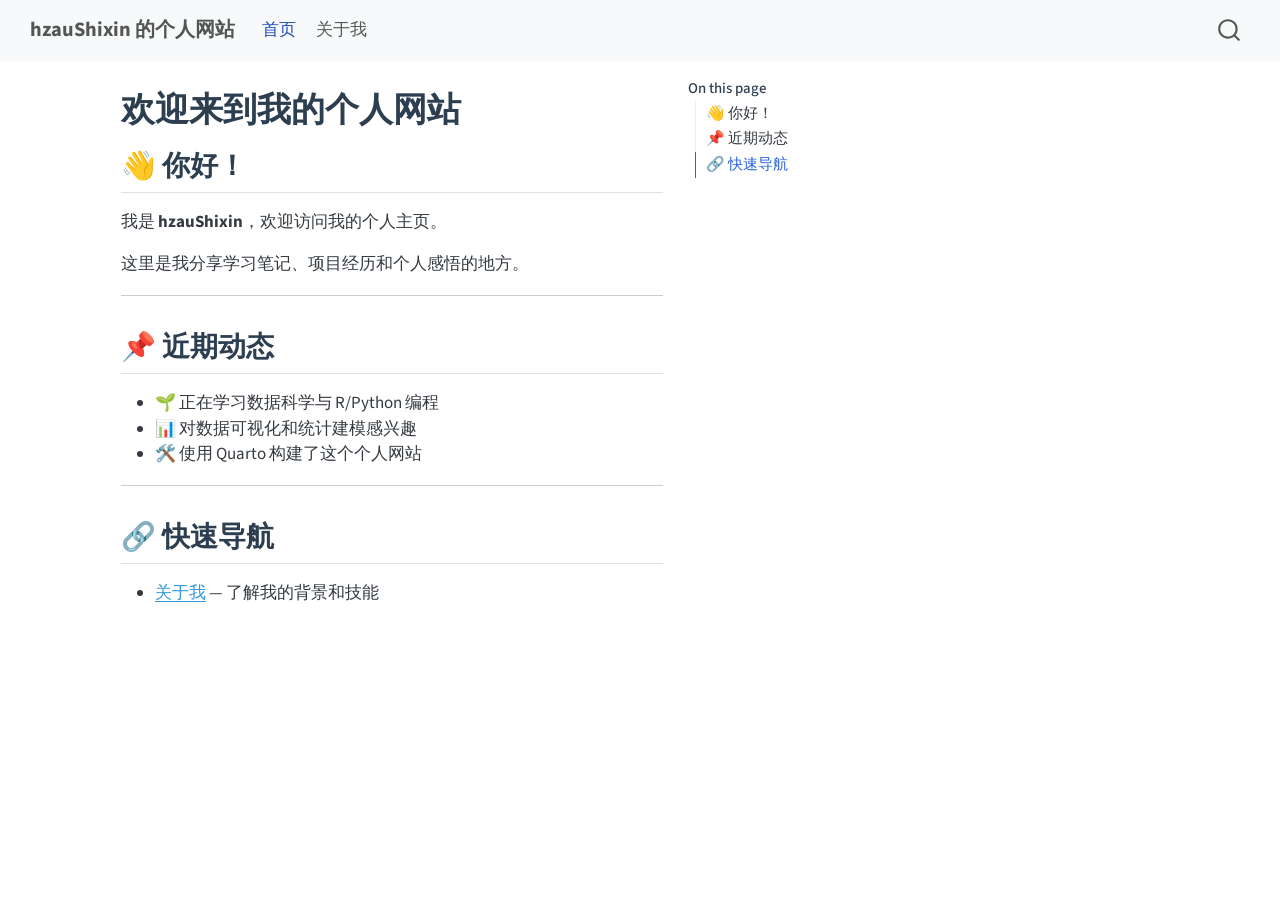
==== docs/index.html @ e9a5194d "Initial commit" ====
<!DOCTYPE html>
<html xmlns="http://www.w3.org/1999/xhtml" lang="en" xml:lang="en"><head>

<meta charset="utf-8">
<meta name="generator" content="quarto-1.8.27">

<meta name="viewport" content="width=device-width, initial-scale=1.0, user-scalable=yes">


<title>欢迎来到我的个人网站 – hzauShixin 的个人网站</title>
<style>
code{white-space: pre-wrap;}
span.smallcaps{font-variant: small-caps;}
div.columns{display: flex; gap: min(4vw, 1.5em);}
div.column{flex: auto; overflow-x: auto;}
div.hanging-indent{margin-left: 1.5em; text-indent: -1.5em;}
ul.task-list{list-style: none;}
ul.task-list li input[type="checkbox"] {
  width: 0.8em;
  margin: 0 0.8em 0.2em -1em; /* quarto-specific, see https://github.com/quarto-dev/quarto-cli/issues/4556 */ 
  vertical-align: middle;
}
</style>


<script src="site_libs/quarto-nav/quarto-nav.js"></script>
<script src="site_libs/quarto-nav/headroom.min.js"></script>
<script src="site_libs/clipboard/clipboard.min.js"></script>
<script src="site_libs/quarto-search/autocomplete.umd.js"></script>
<script src="site_libs/quarto-search/fuse.min.js"></script>
<script src="site_libs/quarto-search/quarto-search.js"></script>
<meta name="quarto:offset" content="./">
<script src="site_libs/quarto-html/quarto.js" type="module"></script>
<script src="site_libs/quarto-html/tabsets/tabsets.js" type="module"></script>
<script src="site_libs/quarto-html/axe/axe-check.js" type="module"></script>
<script src="site_libs/quarto-html/popper.min.js"></script>
<script src="site_libs/quarto-html/tippy.umd.min.js"></script>
<script src="site_libs/quarto-html/anchor.min.js"></script>
<link href="site_libs/quarto-html/tippy.css" rel="stylesheet">
<link href="site_libs/quarto-html/quarto-syntax-highlighting-ed96de9b727972fe78a7b5d16c58bf87.css" rel="stylesheet" id="quarto-text-highlighting-styles">
<script src="site_libs/bootstrap/bootstrap.min.js"></script>
<link href="site_libs/bootstrap/bootstrap-icons.css" rel="stylesheet">
<link href="site_libs/bootstrap/bootstrap-e31584831b205ffbb2d98406f31c2a5b.min.css" rel="stylesheet" append-hash="true" id="quarto-bootstrap" data-mode="light">
<script id="quarto-search-options" type="application/json">{
  "location": "navbar",
  "copy-button": false,
  "collapse-after": 3,
  "panel-placement": "end",
  "type": "overlay",
  "limit": 50,
  "keyboard-shortcut": [
    "f",
    "/",
    "s"
  ],
  "show-item-context": false,
  "language": {
    "search-no-results-text": "No results",
    "search-matching-documents-text": "matching documents",
    "search-copy-link-title": "Copy link to search",
    "search-hide-matches-text": "Hide additional matches",
    "search-more-match-text": "more match in this document",
    "search-more-matches-text": "more matches in this document",
    "search-clear-button-title": "Clear",
    "search-text-placeholder": "",
    "search-detached-cancel-button-title": "Cancel",
    "search-submit-button-title": "Submit",
    "search-label": "Search"
  }
}</script>


<link rel="stylesheet" href="styles.css">
</head>

<body class="nav-fixed quarto-light">

<div id="quarto-search-results"></div>
  <header id="quarto-header" class="headroom fixed-top">
    <nav class="navbar navbar-expand-lg " data-bs-theme="dark">
      <div class="navbar-container container-fluid">
      <div class="navbar-brand-container mx-auto">
    <a class="navbar-brand" href="./index.html">
    <span class="navbar-title">hzauShixin 的个人网站</span>
    </a>
  </div>
            <div id="quarto-search" class="" title="Search"></div>
          <button class="navbar-toggler" type="button" data-bs-toggle="collapse" data-bs-target="#navbarCollapse" aria-controls="navbarCollapse" role="menu" aria-expanded="false" aria-label="Toggle navigation" onclick="if (window.quartoToggleHeadroom) { window.quartoToggleHeadroom(); }">
  <span class="navbar-toggler-icon"></span>
</button>
          <div class="collapse navbar-collapse" id="navbarCollapse">
            <ul class="navbar-nav navbar-nav-scroll me-auto">
  <li class="nav-item">
    <a class="nav-link active" href="./index.html" aria-current="page"> 
<span class="menu-text">首页</span></a>
  </li>  
  <li class="nav-item">
    <a class="nav-link" href="./about.html"> 
<span class="menu-text">关于我</span></a>
  </li>  
</ul>
          </div> <!-- /navcollapse -->
            <div class="quarto-navbar-tools">
</div>
      </div> <!-- /container-fluid -->
    </nav>
</header>
<!-- content -->
<div id="quarto-content" class="quarto-container page-columns page-rows-contents page-layout-article page-navbar">
<!-- sidebar -->
<!-- margin-sidebar -->
    <div id="quarto-margin-sidebar" class="sidebar margin-sidebar">
        <nav id="TOC" role="doc-toc" class="toc-active">
    <h2 id="toc-title">On this page</h2>
   
  <ul>
  <li><a href="#你好" id="toc-你好" class="nav-link active" data-scroll-target="#你好">👋 你好！</a></li>
  <li><a href="#近期动态" id="toc-近期动态" class="nav-link" data-scroll-target="#近期动态">📌 近期动态</a></li>
  <li><a href="#快速导航" id="toc-快速导航" class="nav-link" data-scroll-target="#快速导航">🔗 快速导航</a></li>
  </ul>
</nav>
    </div>
<!-- main -->
<main class="content" id="quarto-document-content">

<header id="title-block-header" class="quarto-title-block default">
<div class="quarto-title">
<h1 class="title">欢迎来到我的个人网站</h1>
</div>



<div class="quarto-title-meta">

    
  
    
  </div>
  


</header>


<section id="你好" class="level2">
<h2 class="anchored" data-anchor-id="你好">👋 你好！</h2>
<p>我是 <strong>hzauShixin</strong>，欢迎访问我的个人主页。</p>
<p>这里是我分享学习笔记、项目经历和个人感悟的地方。</p>
<hr>
</section>
<section id="近期动态" class="level2">
<h2 class="anchored" data-anchor-id="近期动态">📌 近期动态</h2>
<ul>
<li>🌱 正在学习数据科学与 R/Python 编程</li>
<li>📊 对数据可视化和统计建模感兴趣</li>
<li>🛠️ 使用 Quarto 构建了这个个人网站</li>
</ul>
<hr>
</section>
<section id="快速导航" class="level2">
<h2 class="anchored" data-anchor-id="快速导航">🔗 快速导航</h2>
<ul>
<li><a href="./about.html">关于我</a> — 了解我的背景和技能</li>
</ul>


</section>

</main> <!-- /main -->
<script id="quarto-html-after-body" type="application/javascript">
  window.document.addEventListener("DOMContentLoaded", function (event) {
    const icon = "";
    const anchorJS = new window.AnchorJS();
    anchorJS.options = {
      placement: 'right',
      icon: icon
    };
    anchorJS.add('.anchored');
    const isCodeAnnotation = (el) => {
      for (const clz of el.classList) {
        if (clz.startsWith('code-annotation-')) {                     
          return true;
        }
      }
      return false;
    }
    const onCopySuccess = function(e) {
      // button target
      const button = e.trigger;
      // don't keep focus
      button.blur();
      // flash "checked"
      button.classList.add('code-copy-button-checked');
      var currentTitle = button.getAttribute("title");
      button.setAttribute("title", "Copied!");
      let tooltip;
      if (window.bootstrap) {
        button.setAttribute("data-bs-toggle", "tooltip");
        button.setAttribute("data-bs-placement", "left");
        button.setAttribute("data-bs-title", "Copied!");
        tooltip = new bootstrap.Tooltip(button, 
          { trigger: "manual", 
            customClass: "code-copy-button-tooltip",
            offset: [0, -8]});
        tooltip.show();    
      }
      setTimeout(function() {
        if (tooltip) {
          tooltip.hide();
          button.removeAttribute("data-bs-title");
          button.removeAttribute("data-bs-toggle");
          button.removeAttribute("data-bs-placement");
        }
        button.setAttribute("title", currentTitle);
        button.classList.remove('code-copy-button-checked');
      }, 1000);
      // clear code selection
      e.clearSelection();
    }
    const getTextToCopy = function(trigger) {
      const outerScaffold = trigger.parentElement.cloneNode(true);
      const codeEl = outerScaffold.querySelector('code');
      for (const childEl of codeEl.children) {
        if (isCodeAnnotation(childEl)) {
          childEl.remove();
        }
      }
      return codeEl.innerText;
    }
    const clipboard = new window.ClipboardJS('.code-copy-button:not([data-in-quarto-modal])', {
      text: getTextToCopy
    });
    clipboard.on('success', onCopySuccess);
    if (window.document.getElementById('quarto-embedded-source-code-modal')) {
      const clipboardModal = new window.ClipboardJS('.code-copy-button[data-in-quarto-modal]', {
        text: getTextToCopy,
        container: window.document.getElementById('quarto-embedded-source-code-modal')
      });
      clipboardModal.on('success', onCopySuccess);
    }
      var localhostRegex = new RegExp(/^(?:http|https):\/\/localhost\:?[0-9]*\//);
      var mailtoRegex = new RegExp(/^mailto:/);
        var filterRegex = new RegExp('/' + window.location.host + '/');
      var isInternal = (href) => {
          return filterRegex.test(href) || localhostRegex.test(href) || mailtoRegex.test(href);
      }
      // Inspect non-navigation links and adorn them if external
     var links = window.document.querySelectorAll('a[href]:not(.nav-link):not(.navbar-brand):not(.toc-action):not(.sidebar-link):not(.sidebar-item-toggle):not(.pagination-link):not(.no-external):not([aria-hidden]):not(.dropdown-item):not(.quarto-navigation-tool):not(.about-link)');
      for (var i=0; i<links.length; i++) {
        const link = links[i];
        if (!isInternal(link.href)) {
          // undo the damage that might have been done by quarto-nav.js in the case of
          // links that we want to consider external
          if (link.dataset.originalHref !== undefined) {
            link.href = link.dataset.originalHref;
          }
        }
      }
    function tippyHover(el, contentFn, onTriggerFn, onUntriggerFn) {
      const config = {
        allowHTML: true,
        maxWidth: 500,
        delay: 100,
        arrow: false,
        appendTo: function(el) {
            return el.parentElement;
        },
        interactive: true,
        interactiveBorder: 10,
        theme: 'quarto',
        placement: 'bottom-start',
      };
      if (contentFn) {
        config.content = contentFn;
      }
      if (onTriggerFn) {
        config.onTrigger = onTriggerFn;
      }
      if (onUntriggerFn) {
        config.onUntrigger = onUntriggerFn;
      }
      window.tippy(el, config); 
    }
    const noterefs = window.document.querySelectorAll('a[role="doc-noteref"]');
    for (var i=0; i<noterefs.length; i++) {
      const ref = noterefs[i];
      tippyHover(ref, function() {
        // use id or data attribute instead here
        let href = ref.getAttribute('data-footnote-href') || ref.getAttribute('href');
        try { href = new URL(href).hash; } catch {}
        const id = href.replace(/^#\/?/, "");
        const note = window.document.getElementById(id);
        if (note) {
          return note.innerHTML;
        } else {
          return "";
        }
      });
    }
    const xrefs = window.document.querySelectorAll('a.quarto-xref');
    const processXRef = (id, note) => {
      // Strip column container classes
      const stripColumnClz = (el) => {
        el.classList.remove("page-full", "page-columns");
        if (el.children) {
          for (const child of el.children) {
            stripColumnClz(child);
          }
        }
      }
      stripColumnClz(note)
      if (id === null || id.startsWith('sec-')) {
        // Special case sections, only their first couple elements
        const container = document.createElement("div");
        if (note.children && note.children.length > 2) {
          container.appendChild(note.children[0].cloneNode(true));
          for (let i = 1; i < note.children.length; i++) {
            const child = note.children[i];
            if (child.tagName === "P" && child.innerText === "") {
              continue;
            } else {
              container.appendChild(child.cloneNode(true));
              break;
            }
          }
          if (window.Quarto?.typesetMath) {
            window.Quarto.typesetMath(container);
          }
          return container.innerHTML
        } else {
          if (window.Quarto?.typesetMath) {
            window.Quarto.typesetMath(note);
          }
          return note.innerHTML;
        }
      } else {
        // Remove any anchor links if they are present
        const anchorLink = note.querySelector('a.anchorjs-link');
        if (anchorLink) {
          anchorLink.remove();
        }
        if (window.Quarto?.typesetMath) {
          window.Quarto.typesetMath(note);
        }
        if (note.classList.contains("callout")) {
          return note.outerHTML;
        } else {
          return note.innerHTML;
        }
      }
    }
    for (var i=0; i<xrefs.length; i++) {
      const xref = xrefs[i];
      tippyHover(xref, undefined, function(instance) {
        instance.disable();
        let url = xref.getAttribute('href');
        let hash = undefined; 
        if (url.startsWith('#')) {
          hash = url;
        } else {
          try { hash = new URL(url).hash; } catch {}
        }
        if (hash) {
          const id = hash.replace(/^#\/?/, "");
          const note = window.document.getElementById(id);
          if (note !== null) {
            try {
              const html = processXRef(id, note.cloneNode(true));
              instance.setContent(html);
            } finally {
              instance.enable();
              instance.show();
            }
          } else {
            // See if we can fetch this
            fetch(url.split('#')[0])
            .then(res => res.text())
            .then(html => {
              const parser = new DOMParser();
              const htmlDoc = parser.parseFromString(html, "text/html");
              const note = htmlDoc.getElementById(id);
              if (note !== null) {
                const html = processXRef(id, note);
                instance.setContent(html);
              } 
            }).finally(() => {
              instance.enable();
              instance.show();
            });
          }
        } else {
          // See if we can fetch a full url (with no hash to target)
          // This is a special case and we should probably do some content thinning / targeting
          fetch(url)
          .then(res => res.text())
          .then(html => {
            const parser = new DOMParser();
            const htmlDoc = parser.parseFromString(html, "text/html");
            const note = htmlDoc.querySelector('main.content');
            if (note !== null) {
              // This should only happen for chapter cross references
              // (since there is no id in the URL)
              // remove the first header
              if (note.children.length > 0 && note.children[0].tagName === "HEADER") {
                note.children[0].remove();
              }
              const html = processXRef(null, note);
              instance.setContent(html);
            } 
          }).finally(() => {
            instance.enable();
            instance.show();
          });
        }
      }, function(instance) {
      });
    }
        let selectedAnnoteEl;
        const selectorForAnnotation = ( cell, annotation) => {
          let cellAttr = 'data-code-cell="' + cell + '"';
          let lineAttr = 'data-code-annotation="' +  annotation + '"';
          const selector = 'span[' + cellAttr + '][' + lineAttr + ']';
          return selector;
        }
        const selectCodeLines = (annoteEl) => {
          const doc = window.document;
          const targetCell = annoteEl.getAttribute("data-target-cell");
          const targetAnnotation = annoteEl.getAttribute("data-target-annotation");
          const annoteSpan = window.document.querySelector(selectorForAnnotation(targetCell, targetAnnotation));
          const lines = annoteSpan.getAttribute("data-code-lines").split(",");
          const lineIds = lines.map((line) => {
            return targetCell + "-" + line;
          })
          let top = null;
          let height = null;
          let parent = null;
          if (lineIds.length > 0) {
              //compute the position of the single el (top and bottom and make a div)
              const el = window.document.getElementById(lineIds[0]);
              top = el.offsetTop;
              height = el.offsetHeight;
              parent = el.parentElement.parentElement;
            if (lineIds.length > 1) {
              const lastEl = window.document.getElementById(lineIds[lineIds.length - 1]);
              const bottom = lastEl.offsetTop + lastEl.offsetHeight;
              height = bottom - top;
            }
            if (top !== null && height !== null && parent !== null) {
              // cook up a div (if necessary) and position it 
              let div = window.document.getElementById("code-annotation-line-highlight");
              if (div === null) {
                div = window.document.createElement("div");
                div.setAttribute("id", "code-annotation-line-highlight");
                div.style.position = 'absolute';
                parent.appendChild(div);
              }
              div.style.top = top - 2 + "px";
              div.style.height = height + 4 + "px";
              div.style.left = 0;
              let gutterDiv = window.document.getElementById("code-annotation-line-highlight-gutter");
              if (gutterDiv === null) {
                gutterDiv = window.document.createElement("div");
                gutterDiv.setAttribute("id", "code-annotation-line-highlight-gutter");
                gutterDiv.style.position = 'absolute';
                const codeCell = window.document.getElementById(targetCell);
                const gutter = codeCell.querySelector('.code-annotation-gutter');
                gutter.appendChild(gutterDiv);
              }
              gutterDiv.style.top = top - 2 + "px";
              gutterDiv.style.height = height + 4 + "px";
            }
            selectedAnnoteEl = annoteEl;
          }
        };
        const unselectCodeLines = () => {
          const elementsIds = ["code-annotation-line-highlight", "code-annotation-line-highlight-gutter"];
          elementsIds.forEach((elId) => {
            const div = window.document.getElementById(elId);
            if (div) {
              div.remove();
            }
          });
          selectedAnnoteEl = undefined;
        };
          // Handle positioning of the toggle
      window.addEventListener(
        "resize",
        throttle(() => {
          elRect = undefined;
          if (selectedAnnoteEl) {
            selectCodeLines(selectedAnnoteEl);
          }
        }, 10)
      );
      function throttle(fn, ms) {
      let throttle = false;
      let timer;
        return (...args) => {
          if(!throttle) { // first call gets through
              fn.apply(this, args);
              throttle = true;
          } else { // all the others get throttled
              if(timer) clearTimeout(timer); // cancel #2
              timer = setTimeout(() => {
                fn.apply(this, args);
                timer = throttle = false;
              }, ms);
          }
        };
      }
        // Attach click handler to the DT
        const annoteDls = window.document.querySelectorAll('dt[data-target-cell]');
        for (const annoteDlNode of annoteDls) {
          annoteDlNode.addEventListener('click', (event) => {
            const clickedEl = event.target;
            if (clickedEl !== selectedAnnoteEl) {
              unselectCodeLines();
              const activeEl = window.document.querySelector('dt[data-target-cell].code-annotation-active');
              if (activeEl) {
                activeEl.classList.remove('code-annotation-active');
              }
              selectCodeLines(clickedEl);
              clickedEl.classList.add('code-annotation-active');
            } else {
              // Unselect the line
              unselectCodeLines();
              clickedEl.classList.remove('code-annotation-active');
            }
          });
        }
    const findCites = (el) => {
      const parentEl = el.parentElement;
      if (parentEl) {
        const cites = parentEl.dataset.cites;
        if (cites) {
          return {
            el,
            cites: cites.split(' ')
          };
        } else {
          return findCites(el.parentElement)
        }
      } else {
        return undefined;
      }
    };
    var bibliorefs = window.document.querySelectorAll('a[role="doc-biblioref"]');
    for (var i=0; i<bibliorefs.length; i++) {
      const ref = bibliorefs[i];
      const citeInfo = findCites(ref);
      if (citeInfo) {
        tippyHover(citeInfo.el, function() {
          var popup = window.document.createElement('div');
          citeInfo.cites.forEach(function(cite) {
            var citeDiv = window.document.createElement('div');
            citeDiv.classList.add('hanging-indent');
            citeDiv.classList.add('csl-entry');
            var biblioDiv = window.document.getElementById('ref-' + cite);
            if (biblioDiv) {
              citeDiv.innerHTML = biblioDiv.innerHTML;
            }
            popup.appendChild(citeDiv);
          });
          return popup.innerHTML;
        });
      }
    }
  });
  </script>
</div> <!-- /content -->




</body></html>
---- docs/site_libs/quarto-html/tippy.css ----
.tippy-box[data-animation=fade][data-state=hidden]{opacity:0}[data-tippy-root]{max-width:calc(100vw - 10px)}.tippy-box{position:relative;background-color:#333;color:#fff;border-radius:4px;font-size:14px;line-height:1.4;white-space:normal;outline:0;transition-property:transform,visibility,opacity}.tippy-box[data-placement^=top]>.tippy-arrow{bottom:0}.tippy-box[data-placement^=top]>.tippy-arrow:before{bottom:-7px;left:0;border-width:8px 8px 0;border-top-color:initial;transform-origin:center top}.tippy-box[data-placement^=bottom]>.tippy-arrow{top:0}.tippy-box[data-placement^=bottom]>.tippy-arrow:before{top:-7px;left:0;border-width:0 8px 8px;border-bottom-color:initial;transform-origin:center bottom}.tippy-box[data-placement^=left]>.tippy-arrow{right:0}.tippy-box[data-placement^=left]>.tippy-arrow:before{border-width:8px 0 8px 8px;border-left-color:initial;right:-7px;transform-origin:center left}.tippy-box[data-placement^=right]>.tippy-arrow{left:0}.tippy-box[data-placement^=right]>.tippy-arrow:before{left:-7px;border-width:8px 8px 8px 0;border-right-color:initial;transform-origin:center right}.tippy-box[data-inertia][data-state=visible]{transition-timing-function:cubic-bezier(.54,1.5,.38,1.11)}.tippy-arrow{width:16px;height:16px;color:#333}.tippy-arrow:before{content:"";position:absolute;border-color:transparent;border-style:solid}.tippy-content{position:relative;padding:5px 9px;z-index:1}
---- docs/site_libs/quarto-html/quarto-syntax-highlighting-ed96de9b727972fe78a7b5d16c58bf87.css ----
/* quarto syntax highlight colors */
:root {
  --quarto-hl-ot-color: #003B4F;
  --quarto-hl-at-color: #657422;
  --quarto-hl-ss-color: #20794D;
  --quarto-hl-an-color: #5E5E5E;
  --quarto-hl-fu-color: #4758AB;
  --quarto-hl-st-color: #20794D;
  --quarto-hl-cf-color: #003B4F;
  --quarto-hl-op-color: #5E5E5E;
  --quarto-hl-er-color: #AD0000;
  --quarto-hl-bn-color: #AD0000;
  --quarto-hl-al-color: #AD0000;
  --quarto-hl-va-color: #111111;
  --quarto-hl-bu-color: inherit;
  --quarto-hl-ex-color: inherit;
  --quarto-hl-pp-color: #AD0000;
  --quarto-hl-in-color: #5E5E5E;
  --quarto-hl-vs-color: #20794D;
  --quarto-hl-wa-color: #5E5E5E;
  --quarto-hl-do-color: #5E5E5E;
  --quarto-hl-im-color: #00769E;
  --quarto-hl-ch-color: #20794D;
  --quarto-hl-dt-color: #AD0000;
  --quarto-hl-fl-color: #AD0000;
  --quarto-hl-co-color: #5E5E5E;
  --quarto-hl-cv-color: #5E5E5E;
  --quarto-hl-cn-color: #8f5902;
  --quarto-hl-sc-color: #5E5E5E;
  --quarto-hl-dv-color: #AD0000;
  --quarto-hl-kw-color: #003B4F;
}

/* other quarto variables */
:root {
  --quarto-font-monospace: SFMono-Regular, Menlo, Monaco, Consolas, "Liberation Mono", "Courier New", monospace;
}

/* syntax highlight based on Pandoc's rules */
pre > code.sourceCode > span {
  color: #003B4F;
}

code.sourceCode > span {
  color: #003B4F;
}

div.sourceCode,
div.sourceCode pre.sourceCode {
  color: #003B4F;
}

/* Normal */
code span {
  color: #003B4F;
}

/* Alert */
code span.al {
  color: #AD0000;
  font-style: inherit;
}

/* Annotation */
code span.an {
  color: #5E5E5E;
  font-style: inherit;
}

/* Attribute */
code span.at {
  color: #657422;
  font-style: inherit;
}

/* BaseN */
code span.bn {
  color: #AD0000;
  font-style: inherit;
}

/* BuiltIn */
code span.bu {
  font-style: inherit;
}

/* ControlFlow */
code span.cf {
  color: #003B4F;
  font-weight: bold;
  font-style: inherit;
}

/* Char */
code span.ch {
  color: #20794D;
  font-style: inherit;
}

/* Constant */
code span.cn {
  color: #8f5902;
  font-style: inherit;
}

/* Comment */
code span.co {
  color: #5E5E5E;
  font-style: inherit;
}

/* CommentVar */
code span.cv {
  color: #5E5E5E;
  font-style: italic;
}

/* Documentation */
code span.do {
  color: #5E5E5E;
  font-style: italic;
}

/* DataType */
code span.dt {
  color: #AD0000;
  font-style: inherit;
}

/* DecVal */
code span.dv {
  color: #AD0000;
  font-style: inherit;
}

/* Error */
code span.er {
  color: #AD0000;
  font-style: inherit;
}

/* Extension */
code span.ex {
  font-style: inherit;
}

/* Float */
code span.fl {
  color: #AD0000;
  font-style: inherit;
}

/* Function */
code span.fu {
  color: #4758AB;
  font-style: inherit;
}

/* Import */
code span.im {
  color: #00769E;
  font-style: inherit;
}

/* Information */
code span.in {
  color: #5E5E5E;
  font-style: inherit;
}

/* Keyword */
code span.kw {
  color: #003B4F;
  font-weight: bold;
  font-style: inherit;
}

/* Operator */
code span.op {
  color: #5E5E5E;
  font-style: inherit;
}

/* Other */
code span.ot {
  color: #003B4F;
  font-style: inherit;
}

/* Preprocessor */
code span.pp {
  color: #AD0000;
  font-style: inherit;
}

/* SpecialChar */
code span.sc {
  color: #5E5E5E;
  font-style: inherit;
}

/* SpecialString */
code span.ss {
  color: #20794D;
  font-style: inherit;
}

/* String */
code span.st {
  color: #20794D;
  font-style: inherit;
}

/* Variable */
code span.va {
  color: #111111;
  font-style: inherit;
}

/* VerbatimString */
code span.vs {
  color: #20794D;
  font-style: inherit;
}

/* Warning */
code span.wa {
  color: #5E5E5E;
  font-style: italic;
}

.prevent-inlining {
  content: "</";
}

/*# sourceMappingURL=0920dd6d7437995b8cdf7429764427b1.css.map */
---- docs/styles.css ----
/* 自定义样式 */

/* 导航栏字体 */
.navbar-brand {
  font-weight: bold;
  font-size: 1.2rem;
}

/* 正文最大宽度 */
body {
  max-width: 900px;
}

/* 标题颜色 */
h1, h2, h3 {
  color: #2c3e50;
}

/* 链接颜色 */
a {
  color: #3498db;
}

a:hover {
  color: #1a6ea8;
}
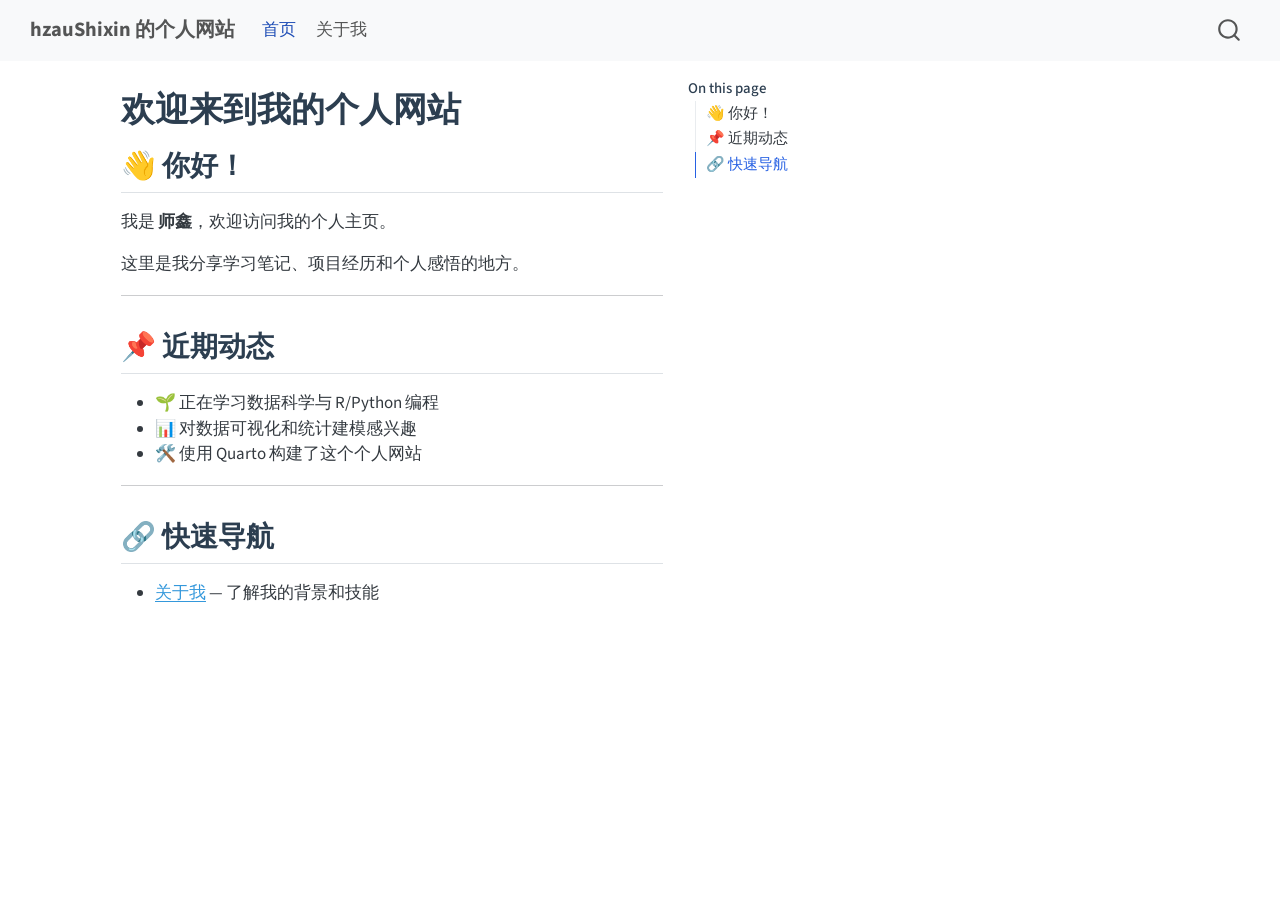
==== commit 61a485ce: "Update website content" ====
--- a/docs/index.html
+++ b/docs/index.html
@@ -144,7 +144,7 @@
 
 <section id="你好" class="level2">
 <h2 class="anchored" data-anchor-id="你好">👋 你好！</h2>
-<p>我是 <strong>hzauShixin</strong>，欢迎访问我的个人主页。</p>
+<p>我是 <strong>师鑫</strong>，欢迎访问我的个人主页。</p>
 <p>这里是我分享学习笔记、项目经历和个人感悟的地方。</p>
 <hr>
 </section>
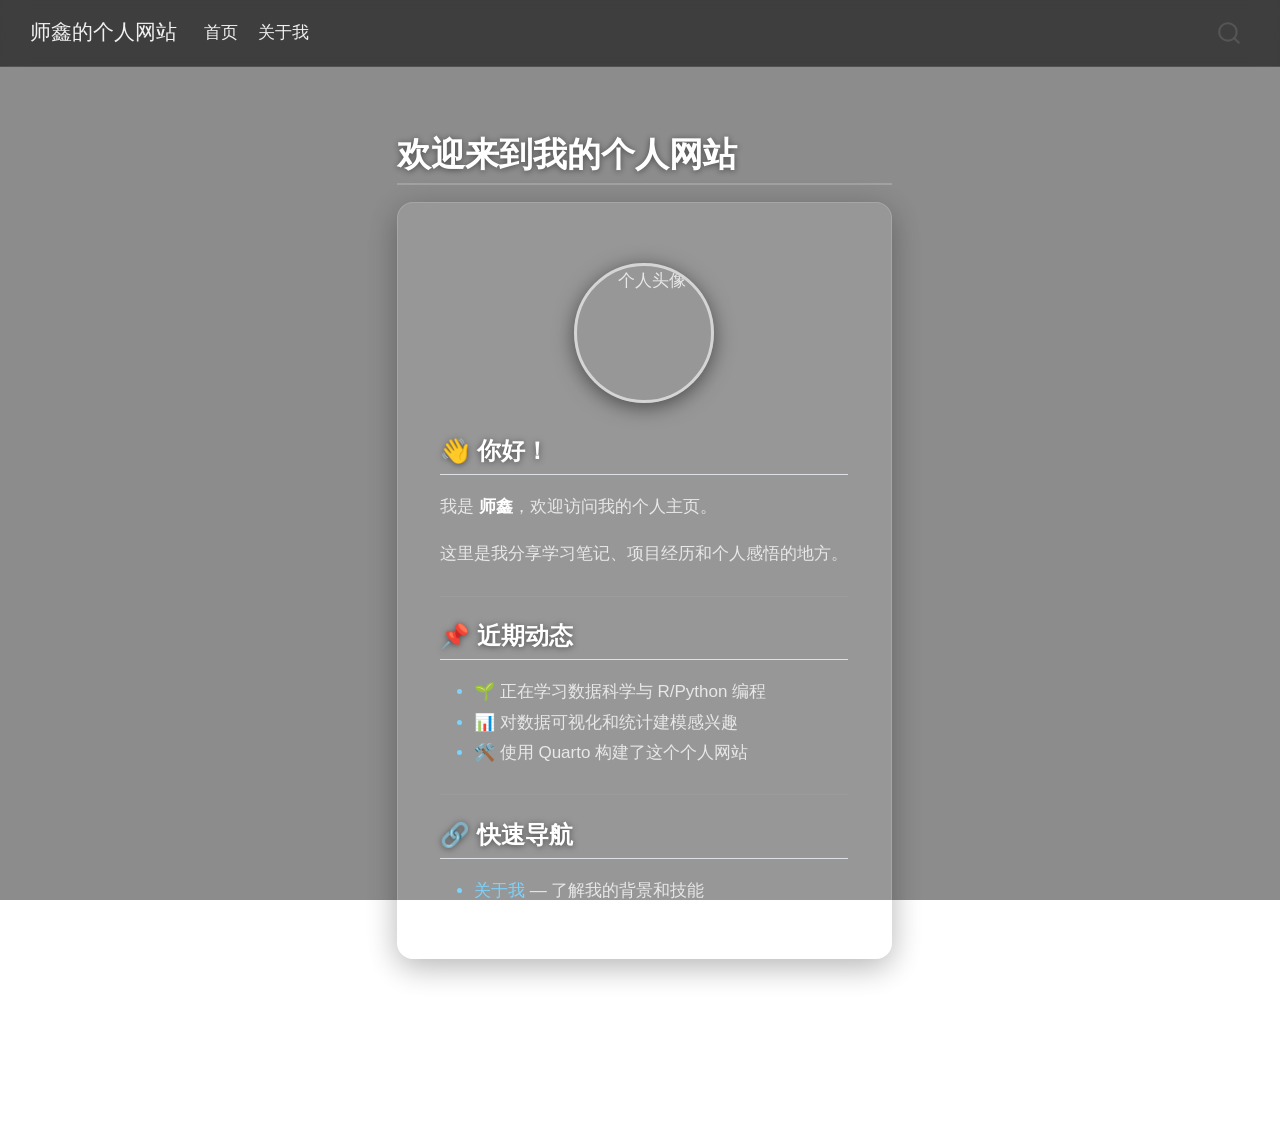
==== commit f2b5edb2: "Add video background, avatar, and improved UI" ====
--- a/docs/index.html
+++ b/docs/index.html
@@ -7,7 +7,7 @@
 <meta name="viewport" content="width=device-width, initial-scale=1.0, user-scalable=yes">
 
 
-<title>欢迎来到我的个人网站 – hzauShixin 的个人网站</title>
+<title>欢迎来到我的个人网站 – 师鑫的个人网站</title>
 <style>
 code{white-space: pre-wrap;}
 span.smallcaps{font-variant: small-caps;}
@@ -81,7 +81,7 @@
       <div class="navbar-container container-fluid">
       <div class="navbar-brand-container mx-auto">
     <a class="navbar-brand" href="./index.html">
-    <span class="navbar-title">hzauShixin 的个人网站</span>
+    <span class="navbar-title">师鑫的个人网站</span>
     </a>
   </div>
             <div id="quarto-search" class="" title="Search"></div>
@@ -106,22 +106,20 @@
     </nav>
 </header>
 <!-- content -->
-<div id="quarto-content" class="quarto-container page-columns page-rows-contents page-layout-article page-navbar">
+<div id="quarto-content" class="quarto-container page-columns page-rows-contents page-layout-full page-navbar">
 <!-- sidebar -->
 <!-- margin-sidebar -->
-    <div id="quarto-margin-sidebar" class="sidebar margin-sidebar">
-        <nav id="TOC" role="doc-toc" class="toc-active">
-    <h2 id="toc-title">On this page</h2>
-   
-  <ul>
-  <li><a href="#你好" id="toc-你好" class="nav-link active" data-scroll-target="#你好">👋 你好！</a></li>
-  <li><a href="#近期动态" id="toc-近期动态" class="nav-link" data-scroll-target="#近期动态">📌 近期动态</a></li>
-  <li><a href="#快速导航" id="toc-快速导航" class="nav-link" data-scroll-target="#快速导航">🔗 快速导航</a></li>
-  </ul>
-</nav>
-    </div>
+    
 <!-- main -->
-<main class="content" id="quarto-document-content">
+<main class="content column-page" id="quarto-document-content">
+<video id="video-bg" autoplay="" muted="" loop="" playsinline="">
+
+  <source src="https://cdn.coverr.co/videos/coverr-aerial-view-of-green-mountains-1634/1080p.mp4" type="video/mp4">
+
+  <source src="https://cdn.coverr.co/videos/coverr-forest-river-7323/1080p.mp4" type="video/mp4">
+
+</video>
+
 
 <header id="title-block-header" class="quarto-title-block default">
 <div class="quarto-title">
@@ -130,7 +128,7 @@
 
 
 
-<div class="quarto-title-meta">
+<div class="quarto-title-meta column-page">
 
     
   
@@ -142,6 +140,11 @@
 </header>
 
 
+<div class="page-content-wrapper">
+<!-- 个人头像（替换 src 中的链接为你自己的图片地址） -->
+<div class="avatar-container">
+<p><img src="https://via.placeholder.com/140x140?text=Avatar" alt="个人头像" class="avatar-img"></p>
+</div>
 <section id="你好" class="level2">
 <h2 class="anchored" data-anchor-id="你好">👋 你好！</h2>
 <p>我是 <strong>师鑫</strong>，欢迎访问我的个人主页。</p>
@@ -162,9 +165,10 @@
 <ul>
 <li><a href="./about.html">关于我</a> — 了解我的背景和技能</li>
 </ul>
-
-
 </section>
+</div>
+
+
 
 </main> <!-- /main -->
 <script id="quarto-html-after-body" type="application/javascript">
--- a/docs/styles.css
+++ b/docs/styles.css
@@ -1,26 +1,227 @@
-/* 自定义样式 */
-
-/* 导航栏字体 */
-.navbar-brand {
-  font-weight: bold;
-  font-size: 1.2rem;
-}
-
-/* 正文最大宽度 */
+/* ============================================
+   全局基础设置
+   ============================================ */
+
+* {
+  box-sizing: border-box;
+}
+
+/* 隐藏 Quarto 默认侧边栏目录 */
+#quarto-sidebar,
+#quarto-toc-toggle,
+.toc-actions {
+  display: none !important;
+}
+
+/* ============================================
+   动态视频背景
+   ============================================ */
+
+#video-bg {
+  position: fixed;
+  top: 0;
+  left: 0;
+  width: 100%;
+  height: 100%;
+  object-fit: cover;
+  z-index: -2;
+  pointer-events: none;
+}
+
+/* 视频上的半透明遮罩，确保文字可读 */
+body::before {
+  content: "";
+  position: fixed;
+  top: 0;
+  left: 0;
+  width: 100%;
+  height: 100%;
+  background: rgba(0, 0, 0, 0.45);
+  z-index: -1;
+}
+
+/* ============================================
+   整体页面布局
+   ============================================ */
+
 body {
-  max-width: 900px;
-}
-
-/* 标题颜色 */
-h1, h2, h3 {
-  color: #2c3e50;
-}
-
-/* 链接颜色 */
+  background: transparent;
+  font-family: "Segoe UI", "PingFang SC", "Microsoft YaHei", sans-serif;
+  color: #f0f0f0;
+  margin: 0;
+  padding: 0;
+}
+
+/* 主内容区域居中 + 半透明背景卡片 */
+.quarto-container,
+#quarto-content,
+main.content {
+  max-width: 860px !important;
+  margin: 0 auto !important;
+  padding: 2rem 1.5rem 3rem !important;
+}
+
+/* 内容卡片背景 */
+.page-content-wrapper {
+  background: rgba(255, 255, 255, 0.10);
+  backdrop-filter: blur(8px);
+  -webkit-backdrop-filter: blur(8px);
+  border-radius: 16px;
+  padding: 2rem 2.5rem;
+  border: 1px solid rgba(255, 255, 255, 0.15);
+  box-shadow: 0 8px 32px rgba(0, 0, 0, 0.3);
+  margin-top: 1rem;
+}
+
+/* ============================================
+   导航栏
+   ============================================ */
+
+.navbar {
+  background: rgba(20, 20, 20, 0.65) !important;
+  backdrop-filter: blur(12px);
+  -webkit-backdrop-filter: blur(12px);
+  border-bottom: 1px solid rgba(255, 255, 255, 0.1);
+}
+
+.navbar-brand,
+.nav-link {
+  color: #f0f0f0 !important;
+  font-weight: 500;
+}
+
+.nav-link:hover {
+  color: #ffffff !important;
+  text-shadow: 0 0 8px rgba(255,255,255,0.5);
+}
+
+/* ============================================
+   标题和文字
+   ============================================ */
+
+h1, h2, h3, h4 {
+  color: #ffffff;
+  text-shadow: 0 1px 6px rgba(0,0,0,0.5);
+  margin-top: 1.5rem;
+}
+
+h1 {
+  font-size: 2rem;
+  font-weight: 700;
+  border-bottom: 2px solid rgba(255,255,255,0.2);
+  padding-bottom: 0.5rem;
+  margin-bottom: 1.2rem;
+}
+
+h2 {
+  font-size: 1.4rem;
+  font-weight: 600;
+}
+
+p, li {
+  color: #e8e8e8;
+  line-height: 1.8;
+  font-size: 1rem;
+}
+
 a {
-  color: #3498db;
+  color: #7dd3fc;
+  text-decoration: none;
+  transition: color 0.2s;
 }
 
 a:hover {
-  color: #1a6ea8;
-}
+  color: #bfdbfe;
+  text-decoration: underline;
+}
+
+strong {
+  color: #ffffff;
+}
+
+hr {
+  border: none;
+  border-top: 1px solid rgba(255,255,255,0.2);
+  margin: 1.5rem 0;
+}
+
+/* ============================================
+   个人头像
+   ============================================ */
+
+.avatar-container {
+  text-align: center;
+  margin: 1.5rem 0 2rem 0;
+}
+
+.avatar-img {
+  width: 140px;
+  height: 140px;
+  border-radius: 50%;
+  object-fit: cover;
+  border: 3px solid rgba(255, 255, 255, 0.6);
+  box-shadow: 0 4px 20px rgba(0, 0, 0, 0.5);
+  transition: transform 0.3s ease, box-shadow 0.3s ease;
+  display: block;
+  margin: 0 auto;
+}
+
+.avatar-img:hover {
+  transform: scale(1.05);
+  box-shadow: 0 8px 30px rgba(0, 0, 0, 0.6);
+}
+
+/* ============================================
+   表格
+   ============================================ */
+
+table {
+  width: 100%;
+  border-collapse: collapse;
+  margin: 1rem 0;
+}
+
+th {
+  background: rgba(255,255,255,0.15);
+  color: #ffffff;
+  padding: 0.6rem 1rem;
+  text-align: left;
+}
+
+td {
+  padding: 0.5rem 1rem;
+  border-bottom: 1px solid rgba(255,255,255,0.1);
+  color: #e0e0e0;
+}
+
+tr:hover td {
+  background: rgba(255,255,255,0.05);
+}
+
+/* ============================================
+   列表
+   ============================================ */
+
+ul li::marker {
+  color: #7dd3fc;
+}
+
+/* ============================================
+   响应式适配手机
+   ============================================ */
+
+@media (max-width: 640px) {
+  .page-content-wrapper {
+    padding: 1.2rem 1rem;
+    border-radius: 10px;
+  }
+
+  h1 {
+    font-size: 1.5rem;
+  }
+
+  .avatar-img {
+    width: 100px;
+    height: 100px;
+  }
+}
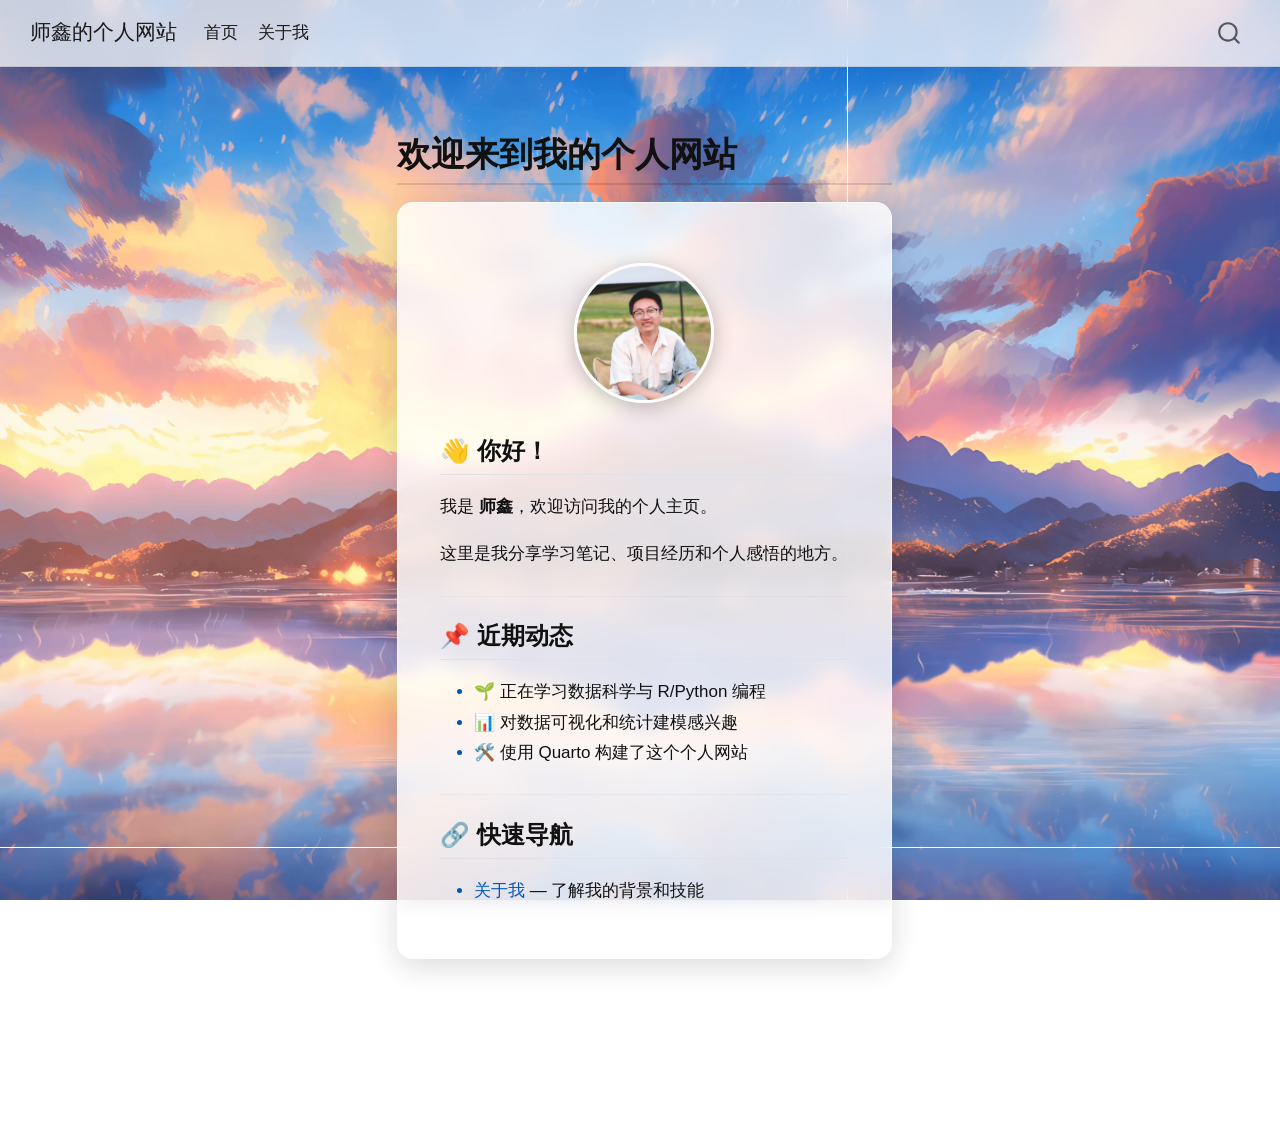
==== commit 03be7303: "Update: black font, blue table, local bg/avatar, info layout" ====
--- a/docs/index.html
+++ b/docs/index.html
@@ -112,13 +112,35 @@
     
 <!-- main -->
 <main class="content column-page" id="quarto-document-content">
-<video id="video-bg" autoplay="" muted="" loop="" playsinline="">
-
-  <source src="https://cdn.coverr.co/videos/coverr-aerial-view-of-green-mountains-1634/1080p.mp4" type="video/mp4">
-
-  <source src="https://cdn.coverr.co/videos/coverr-forest-river-7323/1080p.mp4" type="video/mp4">
-
-</video>
+<style>
+
+  #static-bg {
+
+    position: fixed;
+
+    top: 0;
+
+    left: 0;
+
+    width: 100%;
+
+    height: 100%;
+
+    background-image: url('fj1.jpg');
+
+    background-size: cover;
+
+    background-position: center center;
+
+    background-repeat: no-repeat;
+
+    z-index: -2;
+
+  }
+
+</style>
+
+<div id="static-bg"></div>
 
 
 <header id="title-block-header" class="quarto-title-block default">
@@ -141,9 +163,9 @@
 
 
 <div class="page-content-wrapper">
-<!-- 个人头像（替换 src 中的链接为你自己的图片地址） -->
+<!-- 个人头像 -->
 <div class="avatar-container">
-<p><img src="https://via.placeholder.com/140x140?text=Avatar" alt="个人头像" class="avatar-img"></p>
+<p><img src="self.jpg" alt="个人头像" class="avatar-img"></p>
 </div>
 <section id="你好" class="level2">
 <h2 class="anchored" data-anchor-id="你好">👋 你好！</h2>
--- a/docs/styles.css
+++ b/docs/styles.css
@@ -14,21 +14,10 @@
 }
 
 /* ============================================
-   动态视频背景
-   ============================================ */
-
-#video-bg {
-  position: fixed;
-  top: 0;
-  left: 0;
-  width: 100%;
-  height: 100%;
-  object-fit: cover;
-  z-index: -2;
-  pointer-events: none;
-}
-
-/* 视频上的半透明遮罩，确保文字可读 */
+   图片背景（由 _video-bg.html 注入）
+   ============================================ */
+
+/* 背景图片上的半透明遮罩，确保文字可读 */
 body::before {
   content: "";
   position: fixed;
@@ -36,7 +25,7 @@
   left: 0;
   width: 100%;
   height: 100%;
-  background: rgba(0, 0, 0, 0.45);
+  background: rgba(255, 255, 255, 0.25);
   z-index: -1;
 }
 
@@ -47,12 +36,12 @@
 body {
   background: transparent;
   font-family: "Segoe UI", "PingFang SC", "Microsoft YaHei", sans-serif;
-  color: #f0f0f0;
+  color: #111111;
   margin: 0;
   padding: 0;
 }
 
-/* 主内容区域居中 + 半透明背景卡片 */
+/* 主内容区域居中 */
 .quarto-container,
 #quarto-content,
 main.content {
@@ -61,15 +50,15 @@
   padding: 2rem 1.5rem 3rem !important;
 }
 
-/* 内容卡片背景 */
+/* 内容卡片背景（白色半透明） */
 .page-content-wrapper {
-  background: rgba(255, 255, 255, 0.10);
-  backdrop-filter: blur(8px);
-  -webkit-backdrop-filter: blur(8px);
+  background: rgba(255, 255, 255, 0.82);
+  backdrop-filter: blur(10px);
+  -webkit-backdrop-filter: blur(10px);
   border-radius: 16px;
   padding: 2rem 2.5rem;
-  border: 1px solid rgba(255, 255, 255, 0.15);
-  box-shadow: 0 8px 32px rgba(0, 0, 0, 0.3);
+  border: 1px solid rgba(255, 255, 255, 0.6);
+  box-shadow: 0 8px 32px rgba(0, 0, 0, 0.15);
   margin-top: 1rem;
 }
 
@@ -78,37 +67,35 @@
    ============================================ */
 
 .navbar {
-  background: rgba(20, 20, 20, 0.65) !important;
+  background: rgba(255, 255, 255, 0.75) !important;
   backdrop-filter: blur(12px);
   -webkit-backdrop-filter: blur(12px);
-  border-bottom: 1px solid rgba(255, 255, 255, 0.1);
+  border-bottom: 1px solid rgba(0, 0, 0, 0.08);
 }
 
 .navbar-brand,
 .nav-link {
-  color: #f0f0f0 !important;
+  color: #1a1a1a !important;
   font-weight: 500;
 }
 
 .nav-link:hover {
-  color: #ffffff !important;
-  text-shadow: 0 0 8px rgba(255,255,255,0.5);
-}
-
-/* ============================================
-   标题和文字
+  color: #0056b3 !important;
+}
+
+/* ============================================
+   标题和文字（全部黑色）
    ============================================ */
 
 h1, h2, h3, h4 {
-  color: #ffffff;
-  text-shadow: 0 1px 6px rgba(0,0,0,0.5);
+  color: #111111;
   margin-top: 1.5rem;
 }
 
 h1 {
   font-size: 2rem;
   font-weight: 700;
-  border-bottom: 2px solid rgba(255,255,255,0.2);
+  border-bottom: 2px solid rgba(0, 0, 0, 0.12);
   padding-bottom: 0.5rem;
   margin-bottom: 1.2rem;
 }
@@ -119,29 +106,29 @@
 }
 
 p, li {
-  color: #e8e8e8;
+  color: #111111;
   line-height: 1.8;
   font-size: 1rem;
 }
 
 a {
-  color: #7dd3fc;
+  color: #0056b3;
   text-decoration: none;
   transition: color 0.2s;
 }
 
 a:hover {
-  color: #bfdbfe;
+  color: #003d82;
   text-decoration: underline;
 }
 
 strong {
-  color: #ffffff;
+  color: #111111;
 }
 
 hr {
   border: none;
-  border-top: 1px solid rgba(255,255,255,0.2);
+  border-top: 1px solid rgba(0, 0, 0, 0.12);
   margin: 1.5rem 0;
 }
 
@@ -159,8 +146,8 @@
   height: 140px;
   border-radius: 50%;
   object-fit: cover;
-  border: 3px solid rgba(255, 255, 255, 0.6);
-  box-shadow: 0 4px 20px rgba(0, 0, 0, 0.5);
+  border: 3px solid rgba(255, 255, 255, 0.9);
+  box-shadow: 0 4px 20px rgba(0, 0, 0, 0.25);
   transition: transform 0.3s ease, box-shadow 0.3s ease;
   display: block;
   margin: 0 auto;
@@ -168,34 +155,43 @@
 
 .avatar-img:hover {
   transform: scale(1.05);
-  box-shadow: 0 8px 30px rgba(0, 0, 0, 0.6);
-}
-
-/* ============================================
-   表格
+  box-shadow: 0 8px 30px rgba(0, 0, 0, 0.35);
+}
+
+/* ============================================
+   表格（浅蓝色背景）
    ============================================ */
 
 table {
   width: 100%;
   border-collapse: collapse;
   margin: 1rem 0;
+  background: #e8f4fd;
+  border-radius: 8px;
+  overflow: hidden;
 }
 
 th {
-  background: rgba(255,255,255,0.15);
-  color: #ffffff;
+  background: #b8d9f0;
+  color: #111111;
   padding: 0.6rem 1rem;
   text-align: left;
+  font-weight: 600;
 }
 
 td {
   padding: 0.5rem 1rem;
-  border-bottom: 1px solid rgba(255,255,255,0.1);
-  color: #e0e0e0;
+  border-bottom: 1px solid #c8e0f0;
+  color: #111111;
+  background: #e8f4fd;
+}
+
+tr:last-child td {
+  border-bottom: none;
 }
 
 tr:hover td {
-  background: rgba(255,255,255,0.05);
+  background: #d4ebf8;
 }
 
 /* ============================================
@@ -203,7 +199,7 @@
    ============================================ */
 
 ul li::marker {
-  color: #7dd3fc;
+  color: #0056b3;
 }
 
 /* ============================================
